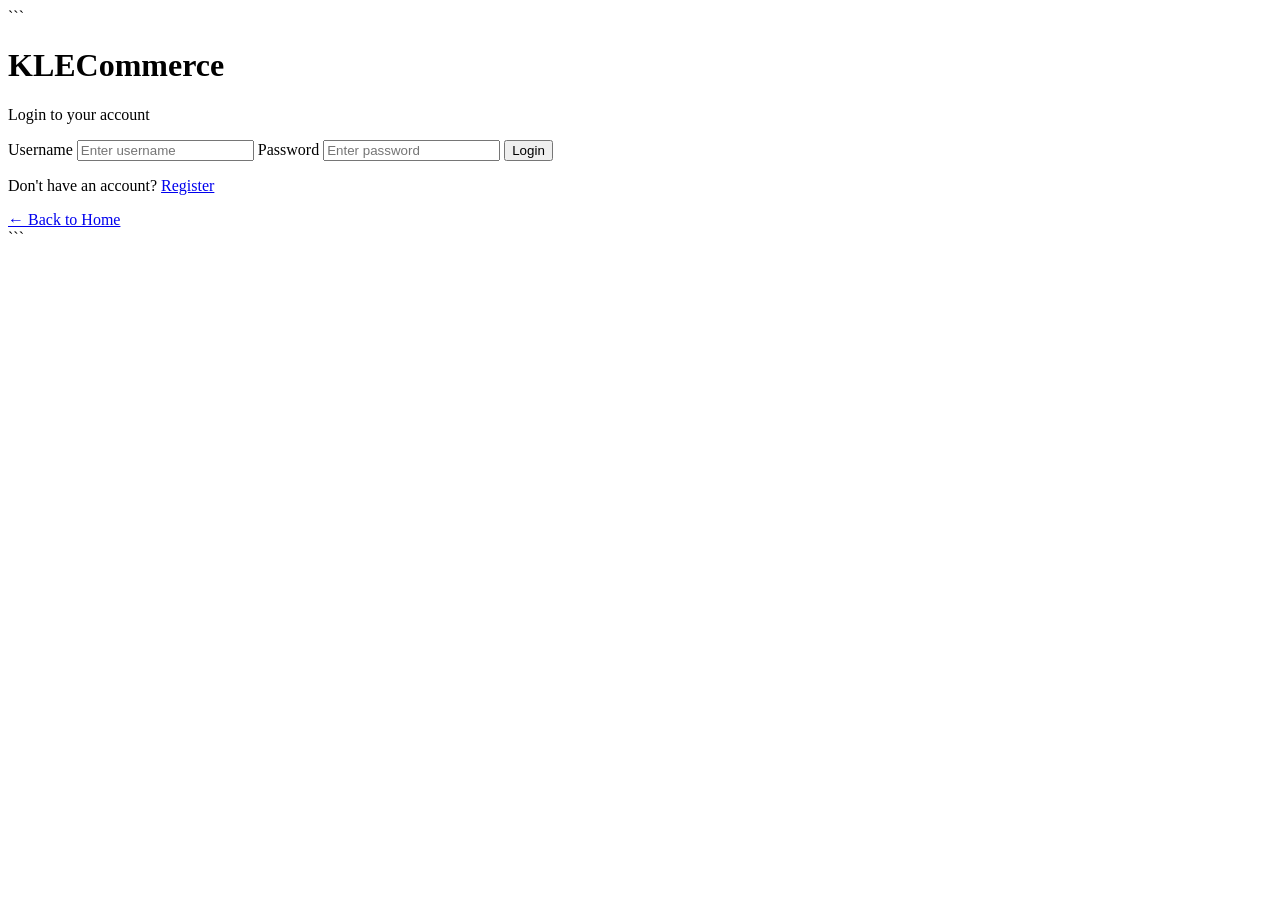
==== login.html @ 05a40894 "commit" ====
<!DOCTYPE html>

<html lang="en">
<head>
    <meta charset="UTF-8">
    <meta name="viewport" content="width=device-width, initial-scale=1.0">
    <title>KLECommerce - Login</title>
    <link rel="stylesheet" href="style.css">
</head>

<body>

<div class="auth-container">

```
<div class="auth-box">

    <h1>KLECommerce</h1>
    <p class="subtitle">Login to your account</p>

    <form onsubmit="login(event)">

        <label>Username</label>
        <input type="text" id="loginUsername" placeholder="Enter username" required>

        <label>Password</label>
        <input type="password" id="loginPassword" placeholder="Enter password" required>

        <button type="submit" class="auth-btn">Login</button>

    </form>

    <p class="switch-text">
        Don't have an account?
        <a href="register.html">Register</a>
    </p>

    <a href="index.html" class="back-home">← Back to Home</a>

</div>
```

</div>

<script src="script.js"></script>

</body>
</html>
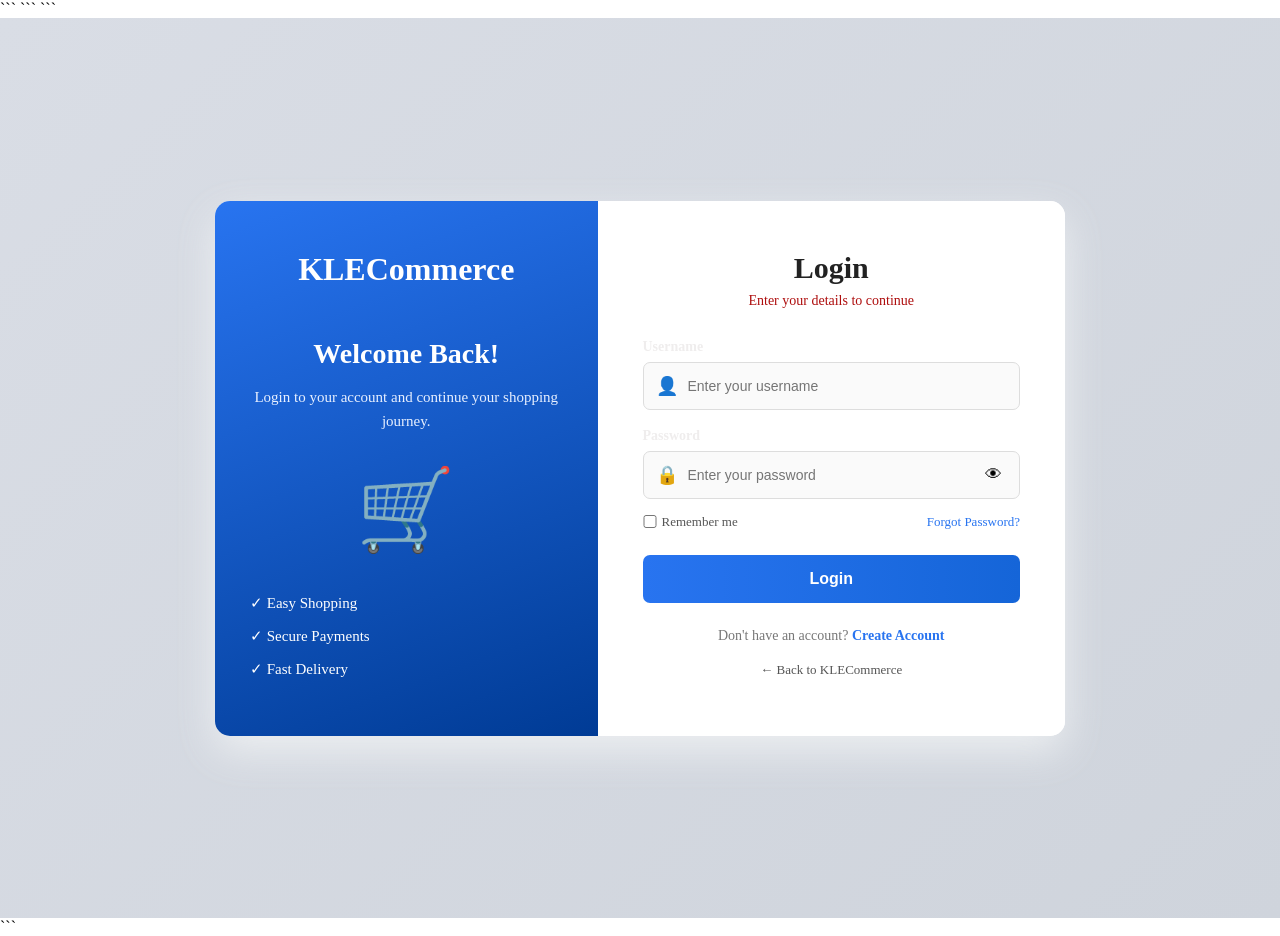
==== commit e0a5dbf6: "commit" ====
--- a/login.html
+++ b/login.html
@@ -1,48 +1,192 @@
 <!DOCTYPE html>
 
 <html lang="en">
+
 <head>
-    <meta charset="UTF-8">
-    <meta name="viewport" content="width=device-width, initial-scale=1.0">
-    <title>KLECommerce - Login</title>
-    <link rel="stylesheet" href="style.css">
+
+```
+<meta charset="UTF-8">
+
+<meta name="viewport"
+      content="width=device-width, initial-scale=1.0">
+
+<title>KLECommerce - Login</title>
+
+<link rel="stylesheet" href="style.css">
+```
+
 </head>
 
 <body>
 
-<div class="auth-container">
+```
+<div class="login-page">
 
-```
-<div class="auth-box">
+    <div class="login-container">
 
-    <h1>KLECommerce</h1>
-    <p class="subtitle">Login to your account</p>
+        <!-- LEFT SIDE -->
 
-    <form onsubmit="login(event)">
+        <div class="login-left">
 
-        <label>Username</label>
-        <input type="text" id="loginUsername" placeholder="Enter username" required>
+            <h1>KLECommerce</h1>
 
-        <label>Password</label>
-        <input type="password" id="loginPassword" placeholder="Enter password" required>
+            <h2>Welcome Back!</h2>
 
-        <button type="submit" class="auth-btn">Login</button>
+            <p>
+                Login to your account and continue
+                your shopping journey.
+            </p>
 
-    </form>
+            <div class="shopping-icon">
+                🛒
+            </div>
 
-    <p class="switch-text">
-        Don't have an account?
-        <a href="register.html">Register</a>
-    </p>
+            <div class="login-features">
 
-    <a href="index.html" class="back-home">← Back to Home</a>
+                <div>
+                    ✓ Easy Shopping
+                </div>
 
-</div>
-```
+                <div>
+                    ✓ Secure Payments
+                </div>
+
+                <div>
+                    ✓ Fast Delivery
+                </div>
+
+            </div>
+
+        </div>
+
+
+        <!-- RIGHT SIDE -->
+
+        <div class="login-box">
+
+            <h2>Login</h2>
+
+            <p class="login-subtitle">
+                Enter your details to continue
+            </p>
+
+
+            <form onsubmit="login(event)">
+
+                <!-- USERNAME -->
+
+                <label for="loginUsername">
+                    Username
+                </label>
+
+                <div class="input-box">
+
+                    <span>👤</span>
+
+                    <input
+                        type="text"
+                        id="loginUsername"
+                        placeholder="Enter your username"
+                        required
+                    >
+
+                </div>
+
+
+                <!-- PASSWORD -->
+
+                <label for="loginPassword">
+                    Password
+                </label>
+
+                <div class="input-box">
+
+                    <span>🔒</span>
+
+                    <input
+                        type="password"
+                        id="loginPassword"
+                        placeholder="Enter your password"
+                        required
+                    >
+
+                    <button
+                        type="button"
+                        class="show-password"
+                        onclick="togglePassword()">
+                        👁
+                    </button>
+
+                </div>
+
+
+                <!-- REMEMBER / FORGOT -->
+
+                <div class="login-options">
+
+                    <label class="remember">
+
+                        <input
+                            type="checkbox"
+                            id="rememberMe">
+
+                        Remember me
+
+                    </label>
+
+                    <a href="#">
+                        Forgot Password?
+                    </a>
+
+                </div>
+
+
+                <!-- LOGIN BUTTON -->
+
+                <button
+                    type="submit"
+                    class="login-button">
+
+                    Login
+
+                </button>
+
+            </form>
+
+
+            <!-- REGISTER -->
+
+            <p class="register-text">
+
+                Don't have an account?
+
+                <a href="register.html">
+                    Create Account
+                </a>
+
+            </p>
+
+
+            <!-- HOME -->
+
+            <a
+                href="index.html"
+                class="back-home">
+
+                ← Back to KLECommerce
+
+            </a>
+
+        </div>
+
+    </div>
 
 </div>
 
+
 <script src="script.js"></script>
+```
 
 </body>
+
 </html>
--- a/style.css
+++ b/style.css
@@ -0,0 +1,918 @@
+/* Remove Extra Space */
+
+* {
+    margin: 0;
+    padding: 0;
+    box-sizing: border-box;
+}
+
+body {
+    margin: 0;
+    background-color: white;
+}
+
+
+
+/* Main Grid template Container */
+
+.container {
+
+    display: grid;
+
+    grid-template-columns: repeat(4, 1fr);
+
+    grid-template-areas:
+
+        "header header header header"
+
+        "menu menu menu menu"
+
+        "banner banner banner banner"
+
+        "title title title title"
+
+        "products products products products"
+
+        "offers offers offers offers"
+
+        "services services services services"
+
+        "footer footer footer footer";
+}
+
+
+/*  HEADER */
+
+.header {
+
+    grid-area: header;
+
+    display: grid;
+
+    grid-template-columns: 20% 60% 20%;
+
+    align-items: center;
+
+    height: 100px;
+
+    padding: 10px 20px;
+
+    background-color: #0D47A1;
+}
+
+
+.logo {
+
+    display: flex;
+
+    align-items: center;
+
+    padding-left: 10px;
+}
+
+.logo img {
+
+    width: 180px;
+
+    height: 60px;
+
+    object-fit: contain;
+}
+
+.search {
+
+    display: flex;
+
+    justify-content: center;
+
+    align-items: center;
+
+    gap: 5px;
+}
+
+.search input[type="text"] {
+
+    width: 350px;
+
+    height: 38px;
+
+    padding: 8px;
+
+    border: none;
+}
+
+.search input[type="submit"] {
+
+    height: 38px;
+
+    padding: 0 15px;
+
+    border: none;
+
+    background-color: #FFB300;
+
+    cursor: pointer;
+}
+
+.account {
+
+    color: white;
+
+    text-align: center;
+
+    white-space: nowrap;
+}
+
+
+
+
+/* CATEGORY MENU */
+
+.categories {
+
+    grid-area: menu;
+
+    display: grid;
+
+    grid-template-columns: repeat(8, 1fr);
+
+    align-items: center;
+
+    height: 50px;
+
+    background-color: #1976D2;
+
+    color: white;
+
+    text-align: center;
+}
+
+.categories div {
+
+    height: 50px;
+
+    display: flex;
+
+    justify-content: center;
+
+    align-items: center;
+
+    font-weight: bold;
+
+    cursor: pointer;
+}
+
+.categories div:hover {
+
+    background-color: #0D47A1;
+}
+
+
+/* BANNER */
+
+.banner {
+
+    grid-area: banner;
+
+    width: 100%;
+
+    padding: 10px;
+
+    background-color: #FFF8DC;
+
+    overflow: hidden;
+}
+
+
+.banner img {
+
+    display: block;
+
+    width: 100%;
+
+    height: 350px;
+
+    
+}
+
+/* BANNER SLIDER */
+
+.slider {
+
+    display: flex;
+
+    width: 300%;
+
+    animation: slide 12s infinite;
+}
+
+.slider img {
+
+    width: 33.3333%;
+
+    height: 350px;
+
+    object-fit: cover;
+
+    display: block;
+}
+
+
+/* SLIDE ANIMATION */
+
+@keyframes slide {
+
+    /* Banner 1 */
+
+    0% {
+        transform: translateX(0);
+    }
+
+    28% {
+        transform: translateX(0);
+    }
+
+
+    /* Banner 2 */
+
+    33% {
+        transform: translateX(-33.3333%);
+    }
+
+    61% {
+        transform: translateX(-33.3333%);
+    }
+
+
+    /* Banner 3 */
+
+    66% {
+        transform: translateX(-66.6666%);
+    }
+
+    94% {
+        transform: translateX(-66.6666%);
+    }
+
+
+    /* Back to Banner 1 */
+
+    100% {
+        transform: translateX(0);
+    }
+}
+
+
+/* FEATURED PRODUCT TITLE */
+
+.product-title {
+
+    grid-area: title;
+
+    display: flex;
+
+    justify-content: center;
+
+    align-items: center;
+
+    height: 50px;
+
+    background-color: #1565C0;
+
+    color: white;
+
+    text-align: center;
+
+    margin-top: 0;
+}
+
+.product-title h2 {
+
+    margin: 0;
+
+    font-size: 24px;
+}
+
+
+/* PRODUCTS */
+
+.products {
+
+    grid-area: products;
+
+    display: grid;
+
+    grid-template-columns: repeat(4, 1fr);
+
+    gap: 10px;
+
+    padding: 20px;
+
+    background-color: white;
+}
+
+.product {
+
+    text-align: center;
+
+    padding: 15px;
+
+    border: 1px solid #ddd;
+}
+
+.product img {
+
+    width: 170px;
+
+    height: 170px;
+
+    object-fit: contain;
+}
+
+.product h3 {
+
+    margin: 10px 0;
+}
+
+.product h2 {
+
+    margin: 10px 0;
+}
+
+.product input {
+
+    padding: 10px 20px;
+
+    background-color: #1976D2;
+
+    color: white;
+
+    border: none;
+
+    cursor: pointer;
+}
+
+
+/* OFFERS */
+
+.offers {
+
+    grid-area: offers;
+
+    background-color: #FFF176;
+
+    text-align: center;
+
+    padding: 20px;
+}
+
+.offers h2 {
+
+    margin-bottom: 15px;
+}
+
+.offers p {
+
+    margin: 10px;
+}
+
+
+/* CUSTOMER SERVICES */
+
+.services {
+
+    grid-area: services;
+
+    display: grid;
+
+    grid-template-columns: repeat(4, 1fr);
+
+    background-color: #E8F5E9;
+
+    text-align: center;
+
+    padding: 25px;
+}
+
+
+/*  FOOTER */
+
+.footer {
+
+    grid-area: footer;
+
+    background-color: #263238;
+
+    color: white;
+
+    text-align: center;
+
+    padding: 25px;
+}
+
+/* =========================================
+ATTRACTIVE LOGIN PAGE
+========================================= */
+
+.login-page {
+min-height: 100vh;
+
+display: flex;
+justify-content: center;
+align-items: center;
+
+padding: 30px;
+
+background: linear-gradient(
+    135deg,
+    #d9dde5,
+    #cfd4dc
+);
+
+
+}
+
+/* MAIN LOGIN CONTAINER */
+
+.login-container {
+width: 850px;
+min-height: 520px;
+
+display: flex;
+
+background-color: white;
+
+border-radius: 15px;
+
+overflow: hidden;
+
+box-shadow:
+    0 15px 40px rgba(240, 243, 244, 0.882);
+
+}
+
+/* =========================================
+LEFT SIDE
+========================================= */
+
+.login-left {
+width: 45%;
+
+
+background: linear-gradient(
+    160deg,
+    #2874f0,
+    #003b95
+);
+
+color: white;
+
+padding: 50px 35px;
+
+text-align: center;
+
+
+}
+
+.login-left h1 {
+font-size: 32px;
+
+
+margin-bottom: 50px;
+
+color:white
+
+}
+
+.login-left h2 {
+font-size: 28px;
+
+
+margin-bottom: 15px;
+
+
+}
+
+.login-left p {
+font-size: 15px;
+
+
+line-height: 1.6;
+
+color: #e8f0ff;
+
+
+}
+
+/* SHOPPING ICON */
+
+.shopping-icon {
+font-size: 80px;
+
+margin: 30px 0;
+
+
+}
+
+/* FEATURES */
+
+.login-features {
+text-align: left;
+
+
+margin-top: 30px;
+
+line-height: 2.2;
+
+font-size: 15px;
+
+
+}
+
+/* =========================================
+RIGHT SIDE
+========================================= */
+
+.login-box {
+width: 55%;
+
+
+padding: 50px 45px;
+
+background-color: white;
+
+
+}
+
+.login-box h2 {
+text-align: center;
+
+
+font-size: 30px;
+
+color: #222;
+
+margin: 0;
+
+
+}
+
+.login-subtitle {
+text-align: center;
+
+
+color: #ae0e0e;
+
+font-size: 14px;
+
+margin-top: 8px;
+
+margin-bottom: 30px;
+
+
+}
+
+/* =========================================
+LABELS
+========================================= */
+
+.login-box form > label {
+display: block;
+
+
+color: #efeded;
+
+font-size: 14px;
+
+font-weight: bold;
+
+margin-bottom: 7px;
+
+margin-top: 18px;
+
+
+}
+
+/* =========================================
+INPUT BOX
+========================================= */
+
+.input-box {
+width: 100%;
+
+
+height: 48px;
+
+display: flex;
+
+align-items: center;
+
+border: 1px solid #ddd;
+
+border-radius: 7px;
+
+padding: 0 12px;
+
+background-color: #fafafa;
+
+
+}
+
+.input-box:focus-within {
+border-color: #2874f0;
+
+
+background-color: white;
+
+box-shadow:
+    0 0 5px rgba(40, 116, 240, 0.2);
+
+
+}
+
+.input-box span {
+margin-right: 10px;
+
+
+font-size: 18px;
+
+
+}
+
+.input-box input {
+width: 100%;
+
+
+height: 100%;
+
+border: none;
+
+outline: none;
+
+background: transparent;
+
+font-size: 14px;
+
+
+}
+
+/* PASSWORD EYE */
+
+.show-password {
+border: none;
+
+
+background: transparent;
+
+cursor: pointer;
+
+font-size: 17px;
+
+padding: 5px;
+
+
+}
+
+/* =========================================
+LOGIN OPTIONS
+========================================= */
+
+.login-options {
+display: flex;
+
+justify-content: space-between;
+
+align-items: center;
+
+margin-top: 15px;
+
+font-size: 13px;
+
+
+}
+
+.remember {
+display: flex;
+
+align-items: center;
+
+gap: 5px;
+
+color: #555;
+
+
+}
+
+.remember input {
+width: 14px;
+
+
+}
+
+.login-options a {
+color: #2874f0;
+
+
+text-decoration: none;
+
+
+}
+
+.login-options a:hover {
+text-decoration: underline;
+}
+
+/* =========================================
+LOGIN BUTTON
+========================================= */
+
+.login-button {
+width: 100%;
+
+height: 48px;
+
+margin-top: 25px;
+
+border: none;
+
+border-radius: 7px;
+
+background: linear-gradient(
+    90deg,
+    #2874f0,
+    #1565d8
+);
+
+color: white;
+
+font-size: 16px;
+
+font-weight: bold;
+
+cursor: pointer;
+
+transition: 0.3s;
+
+
+}
+
+.login-button:hover {
+transform: translateY(-2px);
+
+
+box-shadow:
+    0 5px 15px rgba(40, 116, 240, 0.35);
+
+
+}
+
+/* =========================================
+REGISTER
+========================================= */
+
+.register-text {
+text-align: center;
+
+
+color: #777;
+
+margin-top: 25px;
+
+font-size: 14px;
+
+
+}
+
+.register-text a {
+color: #2874f0;
+
+font-weight: bold;
+
+text-decoration: none;
+
+
+}
+
+.register-text a:hover {
+text-decoration: underline;
+}
+
+/* =========================================
+BACK HOME
+========================================= */
+
+.back-home {
+display: block;
+
+
+text-align: center;
+
+margin-top: 18px;
+
+color: #555;
+
+text-decoration: none;
+
+font-size: 13px;
+
+
+}
+
+.back-home:hover {
+color: #2874f0;
+}
+
+/* =========================================
+MOBILE
+========================================= */
+
+@media (max-width: 750px) {
+
+.login-container {
+    width: 100%;
+
+    max-width: 450px;
+}
+
+.login-left {
+    display: none;
+}
+
+.login-box {
+    width: 100%;
+
+    padding: 40px 30px;
+}
+
+
+}
+
+@media (max-width: 450px) {
+
+
+.login-page {
+    padding: 15px;
+}
+
+.login-box {
+    padding: 30px 20px;
+}
+
+.login-options {
+    font-size: 12px;
+}
+
+
+}
+
+/* =========================================
+REGISTER PAGE
+========================================= */
+
+.register-box {
+padding-top: 35px;
+padding-bottom: 35px;
+}
+
+/* REGISTER BUTTON */
+
+.register-button {
+background: linear-gradient(
+90deg,
+#16a34a,
+#15803d
+);
+}
+
+.register-button:hover {
+background: linear-gradient(
+90deg,
+#15803d,
+#166534
+);
+
+
+box-shadow:
+    0 5px 15px rgba(22, 163, 74, 0.35);
+
+
+}
+
+/* REGISTER PAGE INPUTS */
+
+.register-box .input-box {
+margin-bottom: 2px;
+}
+
+/* REGISTER PAGE MOBILE */
+
+@media (max-width: 750px) {
+
+
+.register-box {
+    padding: 35px 30px;
+
+
+}
+
+}
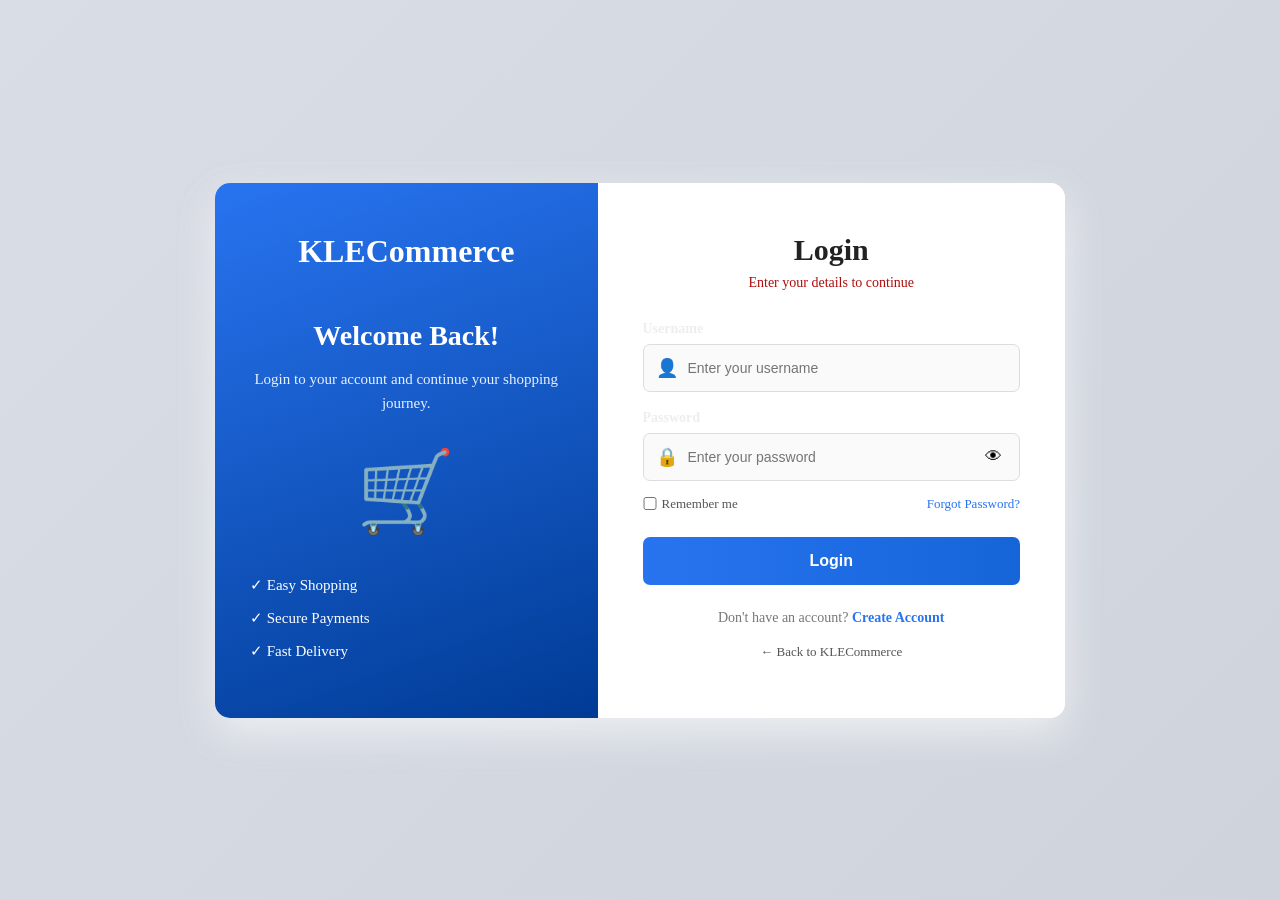
==== commit 9979d6ad: "commit" ====
--- a/login.html
+++ b/login.html
@@ -1,192 +1,162 @@
 <!DOCTYPE html>
-
 <html lang="en">
-
 <head>
-
-```
-<meta charset="UTF-8">
-
-<meta name="viewport"
-      content="width=device-width, initial-scale=1.0">
-
-<title>KLECommerce - Login</title>
-
-<link rel="stylesheet" href="style.css">
-```
-
+    <meta charset="UTF-8">
+    <meta name="viewport" content="width=device-width, initial-scale=1.0">
+    <title>KLECommerce - Login</title>
+    <link rel="stylesheet" href="style.css">
 </head>
 
 <body>
 
-```
-<div class="login-page">
+    <div class="login-page">
 
-    <div class="login-container">
+        <div class="login-container">
 
-        <!-- LEFT SIDE -->
+            <!-- LEFT SIDE -->
+            <div class="login-left">
 
-        <div class="login-left">
+                <h1>KLECommerce</h1>
 
-            <h1>KLECommerce</h1>
+                <h2>Welcome Back!</h2>
 
-            <h2>Welcome Back!</h2>
+                <p>
+                    Login to your account and continue
+                    your shopping journey.
+                </p>
 
-            <p>
-                Login to your account and continue
-                your shopping journey.
-            </p>
+                <div class="shopping-icon">
+                    🛒
+                </div>
 
-            <div class="shopping-icon">
-                🛒
+                <div class="login-features">
+                    <div>✓ Easy Shopping</div>
+                    <div>✓ Secure Payments</div>
+                    <div>✓ Fast Delivery</div>
+                </div>
+
             </div>
 
-            <div class="login-features">
 
-                <div>
-                    ✓ Easy Shopping
-                </div>
+            <!-- RIGHT SIDE -->
+            <div class="login-box">
 
-                <div>
-                    ✓ Secure Payments
-                </div>
+                <h2>Login</h2>
 
-                <div>
-                    ✓ Fast Delivery
-                </div>
+                <p class="login-subtitle">
+                    Enter your details to continue
+                </p>
+
+
+                <form onsubmit="login(event)">
+
+                    <!-- USERNAME -->
+                    <label for="loginUsername">
+                        Username
+                    </label>
+
+                    <div class="input-box">
+
+                        <span>👤</span>
+
+                        <input
+                            type="text"
+                            id="loginUsername"
+                            placeholder="Enter your username"
+                            required
+                        >
+
+                    </div>
+
+
+                    <!-- PASSWORD -->
+                    <label for="loginPassword">
+                        Password
+                    </label>
+
+                    <div class="input-box">
+
+                        <span>🔒</span>
+
+                        <input
+                            type="password"
+                            id="loginPassword"
+                            placeholder="Enter your password"
+                            required
+                        >
+
+                        <button
+                            type="button"
+                            class="show-password"
+                            onclick="togglePassword()"
+                        >
+                            👁
+                        </button>
+
+                    </div>
+
+
+                    <!-- OPTIONS -->
+                    <div class="login-options">
+
+                        <label class="remember">
+
+                            <input
+                                type="checkbox"
+                                id="rememberMe"
+                            >
+
+                            Remember me
+
+                        </label>
+
+                        <a href="#">
+                            Forgot Password?
+                        </a>
+
+                    </div>
+
+
+                    <!-- LOGIN BUTTON -->
+                    <button
+                        type="submit"
+                        class="login-button"
+                    >
+                        Login
+                    </button>
+
+                </form>
+
+
+                <!-- REGISTER LINK -->
+                <p class="register-text">
+
+                    Don't have an account?
+
+                    <a href="register.html">
+                        Create Account
+                    </a>
+
+                </p>
+
+
+                <!-- HOME LINK -->
+                <a
+                    href="index.html"
+                    class="back-home"
+                >
+                    ← Back to KLECommerce
+                </a>
 
             </div>
 
         </div>
 
-
-        <!-- RIGHT SIDE -->
-
-        <div class="login-box">
-
-            <h2>Login</h2>
-
-            <p class="login-subtitle">
-                Enter your details to continue
-            </p>
+    </div>
 
 
-            <form onsubmit="login(event)">
-
-                <!-- USERNAME -->
-
-                <label for="loginUsername">
-                    Username
-                </label>
-
-                <div class="input-box">
-
-                    <span>👤</span>
-
-                    <input
-                        type="text"
-                        id="loginUsername"
-                        placeholder="Enter your username"
-                        required
-                    >
-
-                </div>
-
-
-                <!-- PASSWORD -->
-
-                <label for="loginPassword">
-                    Password
-                </label>
-
-                <div class="input-box">
-
-                    <span>🔒</span>
-
-                    <input
-                        type="password"
-                        id="loginPassword"
-                        placeholder="Enter your password"
-                        required
-                    >
-
-                    <button
-                        type="button"
-                        class="show-password"
-                        onclick="togglePassword()">
-                        👁
-                    </button>
-
-                </div>
-
-
-                <!-- REMEMBER / FORGOT -->
-
-                <div class="login-options">
-
-                    <label class="remember">
-
-                        <input
-                            type="checkbox"
-                            id="rememberMe">
-
-                        Remember me
-
-                    </label>
-
-                    <a href="#">
-                        Forgot Password?
-                    </a>
-
-                </div>
-
-
-                <!-- LOGIN BUTTON -->
-
-                <button
-                    type="submit"
-                    class="login-button">
-
-                    Login
-
-                </button>
-
-            </form>
-
-
-            <!-- REGISTER -->
-
-            <p class="register-text">
-
-                Don't have an account?
-
-                <a href="register.html">
-                    Create Account
-                </a>
-
-            </p>
-
-
-            <!-- HOME -->
-
-            <a
-                href="index.html"
-                class="back-home">
-
-                ← Back to KLECommerce
-
-            </a>
-
-        </div>
-
-    </div>
-
-</div>
-
-
-<script src="script.js"></script>
-```
+    <!-- JAVASCRIPT -->
+    <script src="script.js"></script>
 
 </body>
-
-</html>
+</html>
